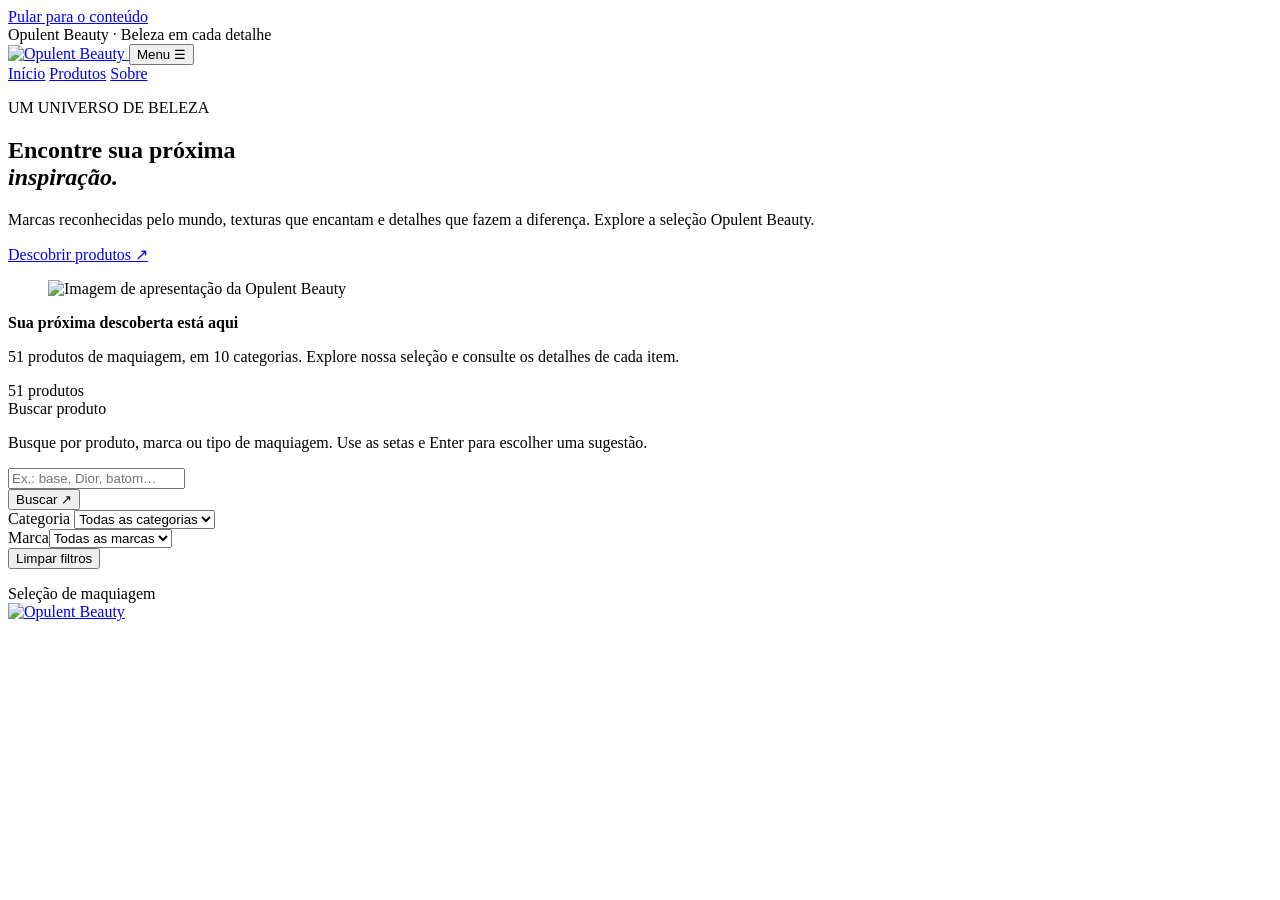
==== pages/produtos.html @ 9aa4e7d7 "organização das pastas" ====
<!DOCTYPE html>
<html lang="pt-BR">
<head>
<meta charset="UTF-8">
<meta name="viewport" content="width=device-width, initial-scale=1.0">
<title>Opulent Beauty</title>
<meta name="description" content="Explore o catálogo Opulent Beauty, com busca, categorias e detalhes dos produtos.">
<meta name="theme-color" content="#FBF4EB">
<link rel="icon" href="assets/favicon.svg" type="image/svg+xml">
<link rel="stylesheet" href="style.css">
</head>
<body>
<a class="pular" href="#conteudo">Pular para o conteúdo</a>
<div class="aviso-demo">Opulent Beauty · Beleza em cada detalhe</div>
<header class="cabecalho">
<div class="container barra">
<a class="marca" href="index.html" aria-label="Opulent Beauty — início"><img class="logo" src="assets/logo-opulent-beauty.svg" alt="Opulent Beauty" width="1000" height="260">
</a>
<button class="menu-botao" type="button" aria-expanded="false" aria-controls="menu">Menu <span aria-hidden="true">☰</span>
</button>
<nav id="menu" aria-label="Navegação principal">
<a href="index.html">Início</a>
<a href="produtos.html" aria-current="page">Produtos</a>
<a href="sobre.html">Sobre</a>
</nav>
</div>
</header>
<main id="conteudo">
<section class="container pagina-topo catalogo-apresentacao">
<div class="catalogo-hero">
  <div class="catalogo-hero-texto">
    <p class="sobretitulo">UM UNIVERSO DE BELEZA</p>
    <h1>Encontre sua próxima<br><em>inspiração.</em></h1>
    <p class="introducao">Marcas reconhecidas pelo mundo, texturas que encantam e detalhes que fazem a diferença. Explore a seleção Opulent Beauty.</p>
    <a class="botao" href="#catalogo">Descobrir produtos <span aria-hidden="true">↗</span></a>
  </div>
  <figure class="catalogo-hero-foto">
    <img src="assets/foto-principal.jpg" alt="Imagem de apresentação da Opulent Beauty" width="1200" height="1655" fetchpriority="high">
  </figure>
</div>
</section>
<section class="container catalogo" id="catalogo" aria-label="Catálogo de produtos">
<div class="painel-demo">
<div>
<strong>Sua próxima descoberta está aqui</strong>
<p>51 produtos de maquiagem, em 10 categorias. Explore nossa seleção e consulte os detalhes de cada item.</p>
</div>
<span class="etiqueta">51 produtos</span>
</div>
<form id="form-busca" class="filtros" role="search">
<div class="campo campo-busca">
<label for="busca">Buscar produto</label>
<p class="ajuda-busca" id="ajuda-busca">Busque por produto, marca ou tipo de maquiagem. Use as setas e Enter para escolher uma sugestão.</p>
<p class="somente-leitor" id="status-sugestoes" role="status" aria-live="polite"></p>
<div class="busca-grupo">
<div class="busca-controle" id="busca-controle">
<input id="busca" name="busca" type="search" role="combobox" aria-autocomplete="list" aria-expanded="false" aria-controls="sugestoes-lista" aria-describedby="ajuda-busca" autocomplete="off" placeholder="Ex.: base, Dior, batom…" maxlength="120">
<div class="sugestoes-painel" id="sugestoes-painel" hidden>
<p class="sugestoes-titulo" id="sugestoes-titulo">Sugestões de produtos</p>
<ul id="sugestoes-lista" role="listbox" aria-label="Sugestões de produtos"></ul>
</div>
</div>
<button class="botao" type="submit">Buscar <span aria-hidden="true">↗</span>
</button>
</div>
</div>
<div class="campo">
<label for="categoria">Categoria</label>
<select id="categoria" name="categoria">
<option value="todas">Todas as categorias</option>
</select>
</div>
<div class="campo"><label for="marca-filtro">Marca</label><select id="marca-filtro" name="marca"><option value="todas">Todas as marcas</option></select></div>
<button id="limpar" class="botao-limpar" type="button">Limpar filtros</button>
</form>
<div class="resultado-barra">
<p id="contagem" role="status" aria-live="polite">
</p>
<span>Seleção de maquiagem</span>
</div>
<div id="lista-produtos" class="grade-produtos">
</div>
<div class="carregar-area"><button class="botao-contorno" type="button" id="carregar-mais" hidden>Mostrar mais produtos</button></div>
<div id="sem-resultados" class="sem-resultados" hidden>
<span class="flor" aria-hidden="true">✳</span>
<h2>Nenhum produto encontrado</h2>
<p>Tente outro nome ou escolha uma categoria diferente.</p>
<button class="botao" id="limpar-vazio" type="button">Ver todos os produtos</button>
</div>
<noscript>
<p>Ative o JavaScript para usar a busca e visualizar os produtos.</p>
</noscript>
<section id="detalhes" class="detalhes" tabindex="-1" aria-labelledby="detalhes-titulo" hidden>
<div class="detalhes-topo">
<p class="sobretitulo">DETALHES DO PRODUTO</p>
<button id="fechar-detalhes" type="button" class="botao-limpar">Fechar detalhes ×</button>
</div>
<div id="detalhes-conteudo">
</div>
</section>
</section>
</main>
<footer class="rodape">
<div class="container rodape-grade">
<a class="marca" href="index.html" aria-label="Opulent Beauty — início"><img class="logo" src="assets/logo-opulent-beauty.svg" alt="Opulent Beauty" width="1000" height="260"></a>
</div>

</footer>
<script src="dados.js" defer>
</script>
<script src="script.js" defer>
</script>
</body>
</html>
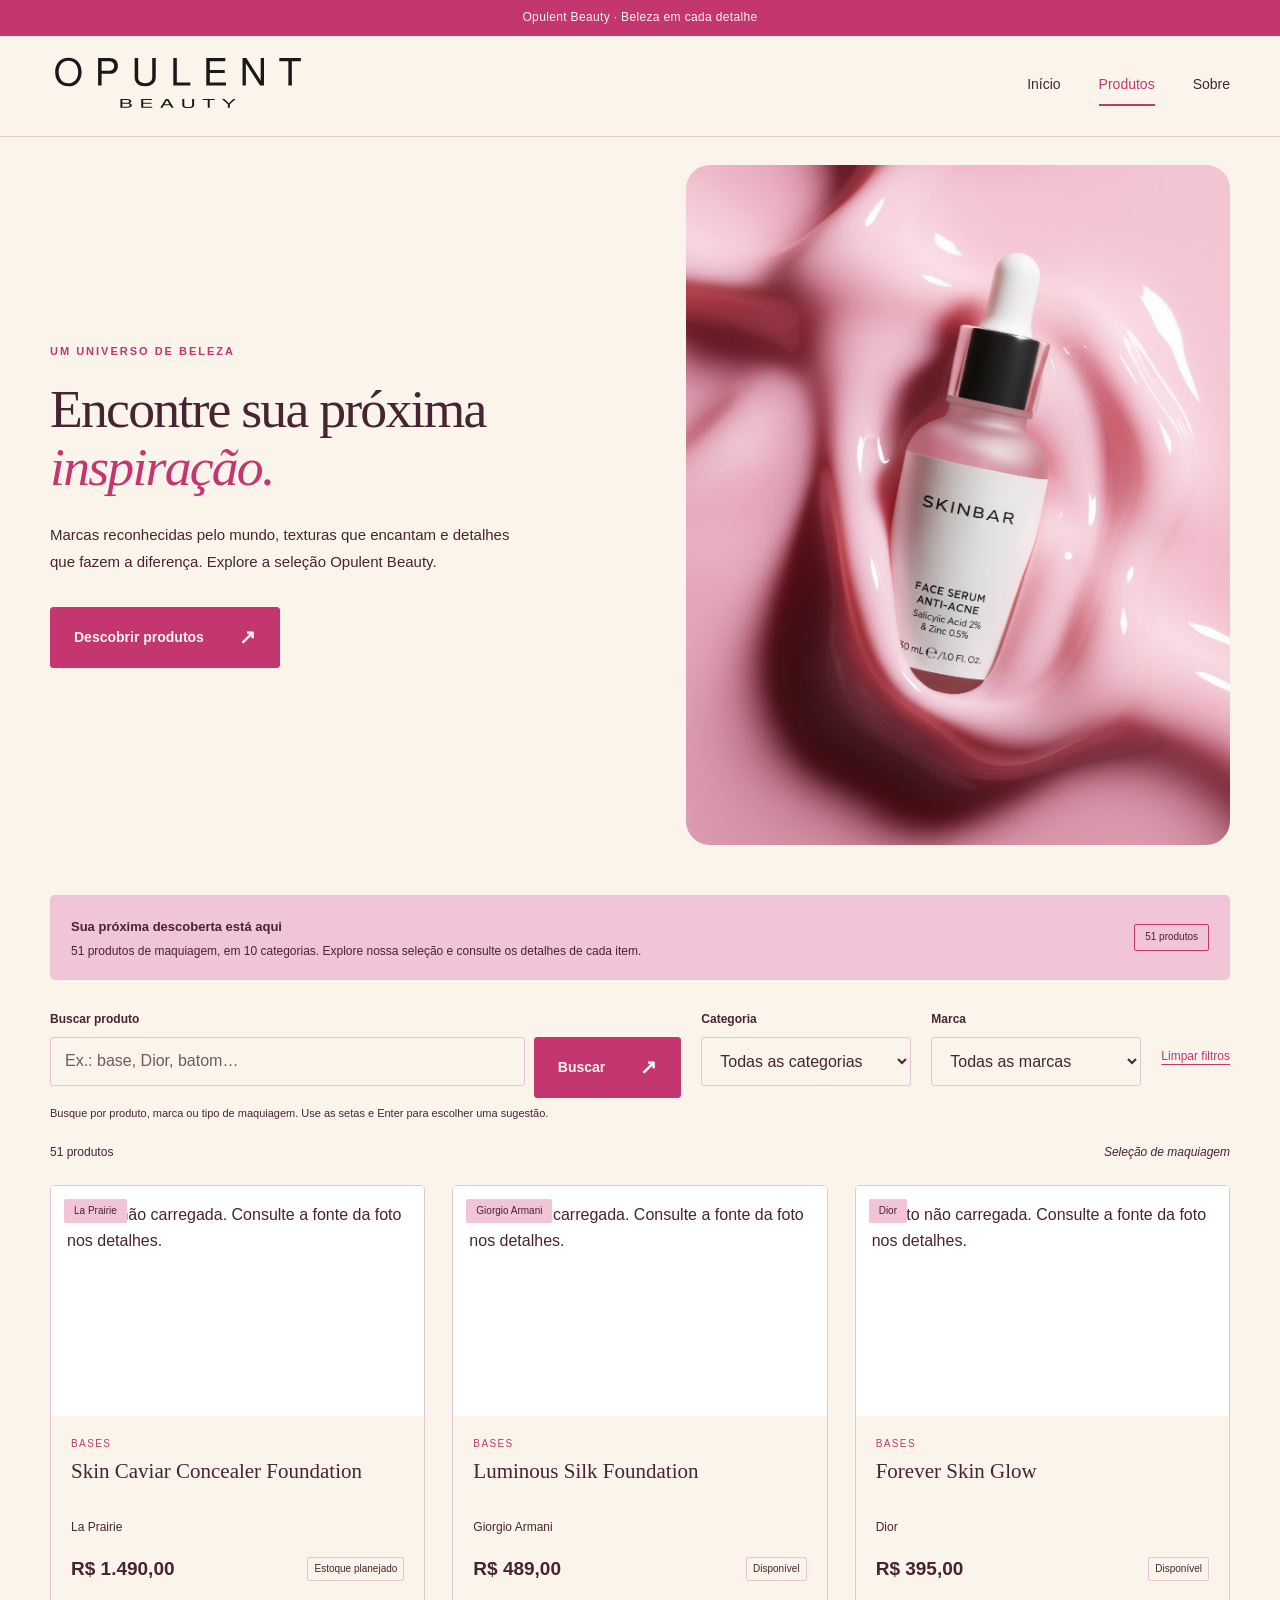
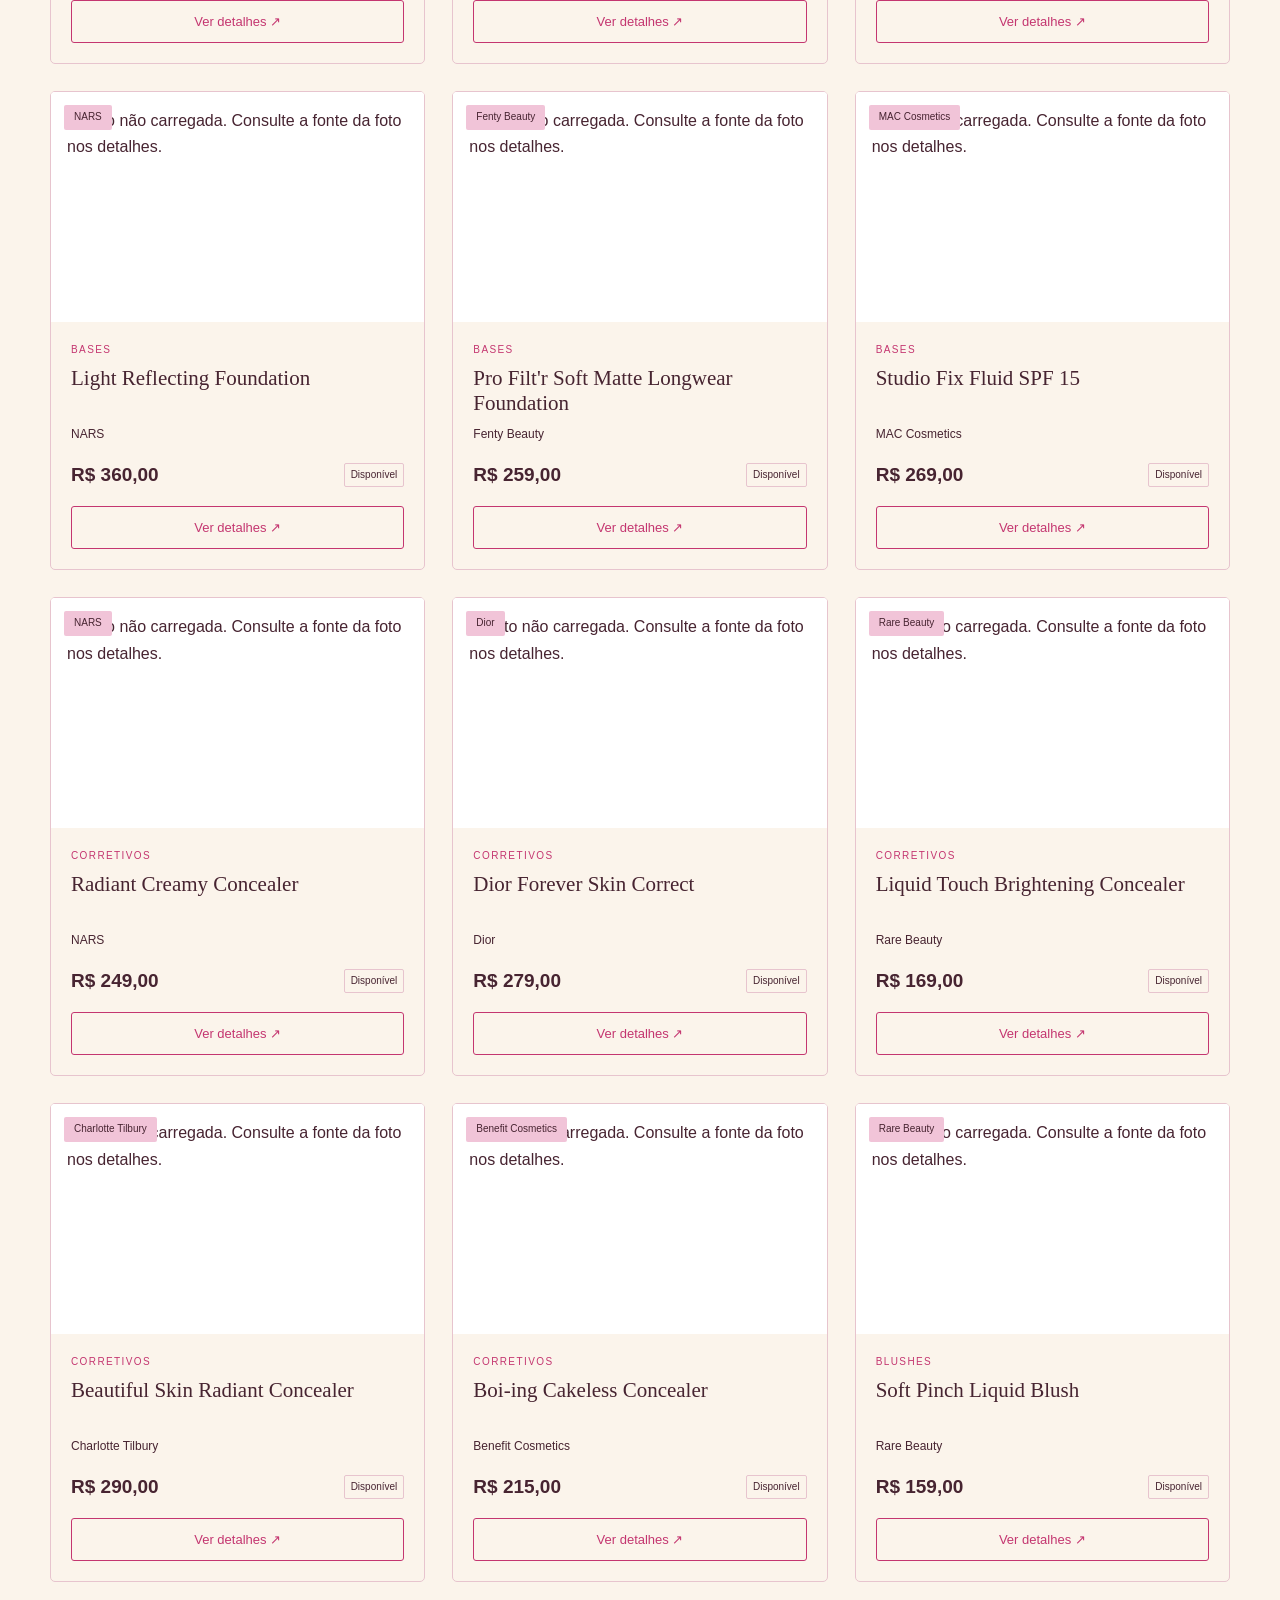
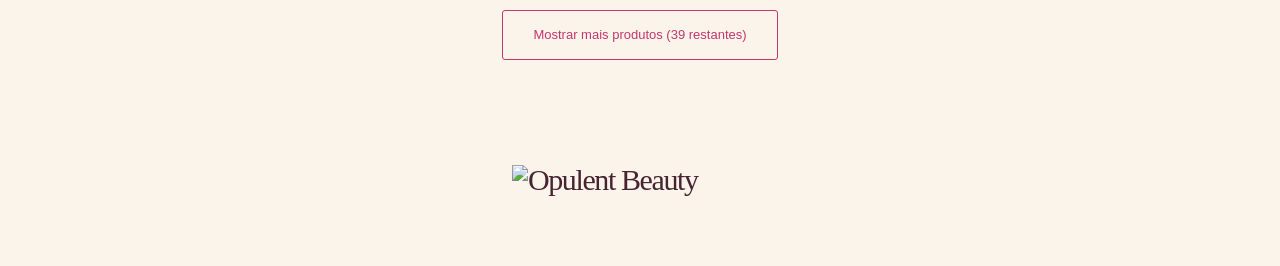
==== commit f4cbe3fa: "Correção de CSS e JS, junto com correção de paginas" ====
--- a/pages/produtos.html
+++ b/pages/produtos.html
@@ -7,19 +7,19 @@
 <meta name="description" content="Explore o catálogo Opulent Beauty, com busca, categorias e detalhes dos produtos.">
 <meta name="theme-color" content="#FBF4EB">
 <link rel="icon" href="assets/favicon.svg" type="image/svg+xml">
-<link rel="stylesheet" href="style.css">
+<link rel="stylesheet" href="/style/style.css">
 </head>
 <body>
 <a class="pular" href="#conteudo">Pular para o conteúdo</a>
 <div class="aviso-demo">Opulent Beauty · Beleza em cada detalhe</div>
 <header class="cabecalho">
 <div class="container barra">
-<a class="marca" href="index.html" aria-label="Opulent Beauty — início"><img class="logo" src="assets/logo-opulent-beauty.svg" alt="Opulent Beauty" width="1000" height="260">
+<a class="marca" href="index.html" aria-label="Opulent Beauty — início"><img class="logo" src="/assets/logo-opulent-beauty.svg" alt="Opulent Beauty" width="1000" height="260">
 </a>
 <button class="menu-botao" type="button" aria-expanded="false" aria-controls="menu">Menu <span aria-hidden="true">☰</span>
 </button>
 <nav id="menu" aria-label="Navegação principal">
-<a href="index.html">Início</a>
+<a href="/index.html">Início</a>
 <a href="produtos.html" aria-current="page">Produtos</a>
 <a href="sobre.html">Sobre</a>
 </nav>
@@ -35,7 +35,7 @@
     <a class="botao" href="#catalogo">Descobrir produtos <span aria-hidden="true">↗</span></a>
   </div>
   <figure class="catalogo-hero-foto">
-    <img src="assets/foto-principal.jpg" alt="Imagem de apresentação da Opulent Beauty" width="1200" height="1655" fetchpriority="high">
+    <img src="/assets/produtos/foto-principal.jpg" alt="Imagem de apresentação da Opulent Beauty" width="1200" height="1655" fetchpriority="high">
   </figure>
 </div>
 </section>
@@ -106,9 +106,9 @@
 </div>
 
 </footer>
-<script src="dados.js" defer>
+<script src="/script/dados.js" defer>
 </script>
-<script src="script.js" defer>
+<script src="/script/script.js" defer>
 </script>
 </body>
 </html>
--- a/style/style.css
+++ b/style/style.css
@@ -0,0 +1,1362 @@
+:root {
+    --champagne:#fbf4eb;
+    --blush:#fbd9e5;
+    --pink:#f283af;
+    --rose:#c43670;
+    --sunset:#f3cc97;
+    --tinta:#472431;
+    --borda:#e7c4ce;
+    --largura:1180px;
+}
+
+* {
+    box-sizing:border-box;
+}
+
+html {
+    scroll-behavior:smooth;
+    scroll-padding-top:25px;
+}
+
+body {
+    margin:0;
+    background:var(--champagne);
+    color:var(--tinta);
+    font:16px/1.65 Arial,Helvetica,sans-serif;
+}
+
+img {
+    display:block;
+    max-width:100%;
+    height:auto;
+}
+
+a {
+    color:inherit;
+}
+
+button,input,select {
+    font:inherit;
+}
+
+button,a,input,select {
+    -webkit-tap-highlight-color:transparent;
+}
+
+button {
+    cursor:pointer;
+}
+
+a {
+    text-decoration:none;
+}
+
+p {
+    margin:0 0 20px;
+}
+
+h1,h2,h3 {
+    line-height:1.12;
+    margin:0;
+    font-weight:400;
+}
+
+h1,h2 {
+    font-family:Georgia,'Times New Roman',serif;
+    letter-spacing:-1.8px;
+}
+
+h1 {
+    font-size:clamp(43px,5vw,69px);
+}
+
+h2 {
+    font-size:clamp(32px,3.4vw,46px);
+}
+
+h3 {
+    font-size:23px;
+}
+
+em {
+    color:var(--rose);
+    font-weight:400;
+}
+
+a,button,input,select {
+    transition:background-color .2s,color .2s,border-color .2s,transform .2s;
+}
+
+a:focus-visible,button:focus-visible,input:focus-visible,select:focus-visible,[tabindex]:focus-visible {
+    outline:3px solid var(--rose);
+    outline-offset:5px;
+}
+
+[hidden] {
+    display:none!important;
+}
+
+.container {
+    width:min(var(--largura),calc(100% - 64px));
+    margin-inline:auto;
+}
+
+.pular {
+    position:absolute;
+    top:-100px;
+    left:20px;
+    z-index:10;
+    background:var(--champagne);
+    padding:12px;
+}
+
+.pular:focus {
+    top:12px;
+}
+
+.aviso-demo {
+    background:var(--rose);
+    color:var(--champagne);
+    text-align:center;
+    font-size:12px;
+    letter-spacing:.35px;
+    padding:8px 20px;
+}
+
+.cabecalho {
+    border-bottom:1px solid var(--borda);
+}
+
+.barra {
+    display:flex;
+    align-items:center;
+    justify-content:space-between;
+    min-height:100px;
+}
+
+.marca {
+    font:30px/.8 Georgia,serif;
+    letter-spacing:-1.4px;
+    display:block;
+    width:max-content;
+}
+
+.marca>span {
+    display:block;
+    font-size:24px;
+    text-align:right;
+    padding-top:4px;
+}
+
+.ponto {
+    color:var(--rose);
+}
+
+nav {
+    display:flex;
+    gap:38px;
+}
+
+nav a {
+    font-size:14px;
+    padding:8px 0;
+}
+
+nav a:hover {
+    color:var(--rose);
+}
+
+nav a[aria-current] {
+    color:var(--rose);
+    border-bottom:2px solid var(--rose);
+}
+
+.menu-botao {
+    display:none;
+}
+
+.hero {
+    display:grid;
+    grid-template-columns:1fr 1.05fr;
+    gap:56px;
+    align-items:center;
+    padding-block:65px 80px;
+}
+
+.sobretitulo {
+    font-size:11px;
+    letter-spacing:2px;
+    font-weight:700;
+    color:var(--rose);
+    margin-bottom:20px;
+}
+
+.introducao {
+    max-width:490px;
+    margin:25px 0 30px;
+    font-size:16px;
+    line-height:1.85;
+}
+
+.botao {
+    display:inline-flex;
+    align-items:center;
+    justify-content:center;
+    gap:35px;
+    background:var(--rose);
+    color:var(--champagne);
+    border:1px solid var(--rose);
+    padding:13px 23px;
+    border-radius:3px;
+    font-size:14px;
+    font-weight:700;
+    min-height:49px;
+}
+
+.botao:hover {
+    background:var(--tinta);
+    border-color:var(--tinta);
+    transform:translateY(-2px);
+}
+
+.botao span {
+    font-size:20px;
+}
+
+.hero-nota {
+    display:flex;
+    gap:16px;
+    align-items:center;
+    margin-top:36px;
+    font-size:12px;
+    line-height:1.6;
+}
+
+.flor {
+    font-size:43px;
+    line-height:1;
+    color:var(--rose);
+}
+
+.hero-visual {
+    position:relative;
+    background:var(--blush);
+    border-radius:150px 150px 5px 5px;
+    padding:16px 16px 40px;
+    background-image:repeating-linear-gradient(90deg,var(--blush) 0,var(--blush) 13px,var(--champagne) 13px,var(--champagne) 26px);
+}
+
+.hero-visual img {
+    width:100%;
+    height:440px;
+    object-fit:cover;
+    border-radius:140px 140px 3px 3px;
+}
+
+.selo {
+    position:absolute;
+    bottom:54px;
+    left:-25px;
+    background:var(--champagne);
+    border:1px solid var(--rose);
+    border-radius:50%;
+    width:128px;
+    height:128px;
+    display:flex;
+    flex-direction:column;
+    align-items:center;
+    justify-content:center;
+    font-size:12px;
+    line-height:1.5;
+    transform:rotate(-12deg);
+}
+
+.selo em {
+    font-family:Georgia,serif;
+    font-size:19px;
+}
+
+.foto-legenda {
+    position:absolute;
+    bottom:10px;
+    right:20px;
+    font-size:10px;
+    background:var(--champagne);
+    padding:1px 7px;
+    border-radius:2px;
+}
+
+.faixa {
+    background:var(--blush);
+    border-block:1px solid var(--borda);
+}
+
+.faixa-conteudo {
+    display:flex;
+    justify-content:space-around;
+    align-items:center;
+    padding-block:17px;
+    font-family:Georgia,serif;
+    font-size:21px;
+}
+
+.faixa-conteudo span:nth-child(even) {
+    color:var(--rose);
+    font-size:25px;
+}
+
+.secao {
+    padding-block:75px;
+}
+
+.titulo-secao {
+    display:flex;
+    justify-content:space-between;
+    gap:25px;
+    align-items:flex-end;
+    margin-bottom:22px;
+}
+
+.link-seta {
+    display:inline-flex;
+    gap:24px;
+    align-items:center;
+    border-bottom:1px solid var(--rose);
+    font-size:14px;
+    padding-bottom:5px;
+    color:var(--rose);
+    width:max-content;
+}
+
+.link-seta:hover {
+    gap:32px;
+}
+
+.nota-dados {
+    font-size:12px;
+    margin-bottom:25px;
+}
+
+.grade-produtos {
+    display:grid;
+    grid-template-columns:repeat(3,minmax(0,1fr));
+    gap:27px;
+}
+
+.produto-card {
+    border:1px solid var(--borda);
+    border-radius:5px;
+    overflow:hidden;
+    background:var(--champagne);
+    transition:transform .25s,border-color .25s;
+}
+
+.produto-card:hover {
+    transform:translateY(-5px);
+    border-color:var(--rose);
+}
+
+.produto-imagem {
+    position:relative;
+    overflow:hidden;
+}
+
+.produto-imagem img {
+    width:100%;
+    height:230px;
+    object-fit:contain;
+    transition:transform .3s;
+}
+
+.produto-card:hover img {
+    transform:scale(1.04);
+}
+
+.produto-imagem .etiqueta {
+    position:absolute;
+    top:13px;
+    left:13px;
+}
+
+.etiqueta {
+    background:var(--blush);
+    color:var(--tinta);
+    padding:4px 10px;
+    font-size:10px;
+    border-radius:2px;
+    white-space:nowrap;
+}
+
+.produto-info {
+    padding:20px;
+}
+
+.produto-categoria {
+    font-size:10px;
+    letter-spacing:1.4px;
+    text-transform:uppercase;
+    color:var(--rose);
+    margin-bottom:7px;
+}
+
+.produto-info h3 {
+    font:24px/1.2 Georgia,serif;
+    margin-bottom:7px;
+}
+
+.produto-marca {
+    font-size:12px;
+    margin-bottom:15px;
+}
+
+.produto-linha {
+    display:flex;
+    align-items:center;
+    justify-content:space-between;
+    gap:8px;
+    margin-bottom:15px;
+}
+
+.preco {
+    font-size:19px;
+    font-weight:700;
+}
+
+.estoque {
+    font-size:10px;
+    border:1px solid var(--borda);
+    padding:3px 6px;
+    border-radius:2px;
+}
+
+.estoque.baixo {
+    background:var(--blush);
+}
+
+.botao-contorno {
+    width:100%;
+    border:1px solid var(--rose);
+    color:var(--rose);
+    background:transparent;
+    padding:10px 15px;
+    font-size:13px;
+    border-radius:3px;
+    display:block;
+    text-align:center;
+}
+
+.botao-contorno:hover {
+    background:var(--rose);
+    color:var(--champagne);
+}
+
+.sobre-previa {
+    background:var(--blush);
+    padding-block:60px;
+}
+
+.sobre-previa-grade {
+    display:grid;
+    grid-template-columns:1.2fr 1fr;
+    gap:65px;
+    align-items:center;
+}
+
+.sobre-previa p:not(.sobretitulo) {
+    font-size:15px;
+}
+
+.rodape {
+    padding-top:45px;
+}
+
+.rodape-grade {
+    display:grid;
+    grid-template-columns:1fr 1.1fr 1fr;
+    align-items:center;
+    gap:25px;
+    padding-bottom:35px;
+}
+
+.rodape-grade p {
+    font-size:14px;
+    margin:0;
+}
+
+.rodape-grade p span {
+    font-size:12px;
+}
+
+.rodape nav {
+    justify-content:flex-end;
+    gap:25px;
+}
+
+.rodape-fim {
+    border-top:1px solid var(--borda);
+    display:flex;
+    justify-content:space-between;
+    font-size:11px;
+    padding-block:17px;
+}
+
+.pagina-topo {
+    padding-top:28px;
+    padding-bottom:32px;
+}
+
+.caminho {
+    display:flex;
+    gap:14px;
+    font-size:12px;
+    margin-bottom:38px;
+}
+
+.caminho a:hover {
+    text-decoration:underline;
+}
+
+.pagina-topo .introducao {
+    max-width:640px;
+    margin-bottom:0;
+}
+
+.pagina-topo h1 {
+    font-size:clamp(42px,4.5vw,62px);
+}
+
+.catalogo {
+    padding-bottom:60px;
+}
+
+.painel-demo {
+    background:var(--blush);
+    border:1px solid var(--borda);
+    padding:17px 20px;
+    display:flex;
+    justify-content:space-between;
+    gap:20px;
+    align-items:center;
+    border-radius:5px;
+}
+
+.painel-demo strong {
+    font-size:13px;
+}
+
+.painel-demo p {
+    font-size:12px;
+    margin:3px 0 0;
+}
+
+.painel-demo .etiqueta {
+    border:1px solid var(--rose);
+}
+
+.filtros {
+    display:flex;
+    align-items:flex-end;
+    gap:20px;
+    margin-top:30px;
+}
+
+.campo {
+    display:flex;
+    flex-direction:column;
+    gap:7px;
+}
+
+.campo-busca {
+    flex:1;
+}
+
+.campo label {
+    font-size:12px;
+    font-weight:700;
+}
+
+.busca-grupo {
+    display:flex;
+    gap:9px;
+}
+
+input,select {
+    min-height:49px;
+    border:1px solid var(--borda);
+    border-radius:3px;
+    padding:10px 14px;
+    color:var(--tinta);
+    background:var(--champagne);
+    width:100%;
+    min-width:0;
+}
+
+input::placeholder {
+    color:#785560;
+}
+
+select {
+    min-width:200px;
+}
+
+.botao-limpar {
+    color:var(--rose);
+    background:none;
+    border:0;
+    text-decoration:underline;
+    text-underline-offset:4px;
+    font-size:12px;
+    padding:13px 0;
+    white-space:nowrap;
+}
+
+.botao-limpar:hover {
+    color:var(--tinta);
+}
+
+.resultado-barra {
+    display:flex;
+    justify-content:space-between;
+    gap:10px;
+    padding-block:22px;
+    font-size:12px;
+}
+
+.resultado-barra p {
+    margin:0;
+}
+
+.resultado-barra>span {
+    font-style:italic;
+}
+
+.sem-resultados {
+    text-align:center;
+    border:1px dashed var(--borda);
+    padding:65px 20px;
+}
+
+.sem-resultados h2 {
+    font-size:30px;
+    margin:15px 0;
+}
+
+.sem-resultados p {
+    font-size:14px;
+}
+
+.detalhes {
+    margin-top:40px;
+    border:1px solid var(--rose);
+    border-radius:5px;
+    padding:30px;
+    background:var(--blush);
+}
+
+.detalhes-topo {
+    display:flex;
+    justify-content:space-between;
+    gap:15px;
+    align-items:center;
+    margin-bottom:20px;
+}
+
+.detalhes-topo .sobretitulo {
+    margin:0;
+}
+
+.detalhes-grade {
+    display:grid;
+    grid-template-columns:1fr 1.7fr;
+    gap:35px;
+    align-items:start;
+}
+
+.detalhes-grade>img {
+    width:100%;
+    border-radius:5px;
+}
+
+.detalhes h2 {
+    font-size:37px;
+    margin-bottom:15px;
+}
+
+.detalhes p {
+    font-size:14px;
+}
+
+.dados-detalhes {
+    display:grid;
+    grid-template-columns:1fr 1fr;
+    gap:16px;
+    margin:25px 0;
+}
+
+.dados-detalhes div {
+    border-bottom:1px solid var(--borda);
+    padding-bottom:8px;
+}
+
+.dados-detalhes dt {
+    font-size:11px;
+}
+
+.dados-detalhes dd {
+    font-size:15px;
+    font-weight:700;
+    margin:4px 0 0;
+}
+
+.historia {
+    display:grid;
+    grid-template-columns:1fr 1.1fr;
+    gap:65px;
+    align-items:center;
+    padding-block:15px 75px;
+}
+
+.historia-imagem {
+    position:relative;
+    background:var(--blush);
+    padding:20px 20px 35px;
+    border-radius:120px 120px 3px 3px;
+}
+
+.historia-imagem img {
+    height:430px;
+    width:100%;
+    object-fit:cover;
+    border-radius:110px 110px 3px 3px;
+}
+
+.historia h2 {
+    margin-bottom:24px;
+}
+
+.historia p:not(.sobretitulo) {
+    font-size:14px;
+    line-height:1.85;
+}
+
+.proposta {
+    padding-block:65px;
+    background:var(--blush);
+}
+
+.grade-valores {
+    display:grid;
+    grid-template-columns:repeat(3,1fr);
+    gap:35px;
+    margin-top:35px;
+}
+
+.grade-valores article {
+    border-top:1px solid var(--rose);
+    padding-top:20px;
+}
+
+.numero {
+    font:italic 26px Georgia,serif;
+    color:var(--rose);
+    display:block;
+    margin-bottom:20px;
+}
+
+.grade-valores h3 {
+    font-family:Georgia,serif;
+    margin-bottom:13px;
+}
+
+.grade-valores p {
+    font-size:14px;
+    margin:0;
+}
+
+.convite {
+    text-align:center;
+}
+
+.convite .sobretitulo {
+    margin-top:20px;
+}
+
+.convite .botao {
+    margin-top:30px;
+}
+
+.hero-texto,.pagina-topo h1 {
+    animation:entrada .6s ease-out;
+}
+
+@keyframes entrada {
+    from {
+        opacity:.3;
+        transform:translateY(12px);
+    }
+    to {
+        opacity:1;
+        transform:translateY(0);
+    }
+}
+
+@media(min-width:1600px) {
+    .hero {
+        padding-block:85px 95px;
+    }
+    .hero-visual img {
+        height:490px;
+    }
+}
+
+@media(max-width:950px) {
+    .hero {
+        gap:30px;
+    }
+    .hero h1 {
+        font-size:47px;
+    }
+    .hero-visual img {
+        height:400px;
+    }
+    .selo {
+        left:-14px;
+        width:105px;
+        height:105px;
+    }
+    .filtros {
+        flex-wrap:wrap;
+    }
+    .campo-busca {
+        flex-basis:60%;
+    }
+    .grade-produtos {
+        gap:18px;
+    }
+    .produto-info {
+        padding:15px;
+    }
+    .produto-linha {
+        align-items:flex-start;
+        flex-direction:column;
+    }
+    .historia {
+        gap:30px;
+    }
+    .rodape-grade {
+        grid-template-columns:1fr 1fr;
+    }
+    .rodape nav {
+        grid-column:1/-1;
+        justify-content:flex-start;
+    }
+    .sobre-previa-grade {
+        gap:35px;
+    }
+    .produto-imagem img {
+        height:200px;
+    }
+}
+
+@media(max-width:700px) {
+    .container {
+        width:calc(100% - 36px);
+    }
+    .aviso-demo {
+        font-size:10px;
+        padding-inline:15px;
+    }
+    .barra {
+        min-height:82px;
+        flex-wrap:wrap;
+    }
+    .marca {
+        font-size:27px;
+    }
+    .marca>span {
+        font-size:21px;
+    }
+    .menu-botao {
+        display:flex;
+        align-items:center;
+        gap:15px;
+        border:1px solid var(--borda);
+        background:var(--champagne);
+        padding:7px 12px;
+        border-radius:3px;
+        font-size:13px;
+        color:var(--tinta);
+    }
+    .cabecalho nav {
+        display:none;
+        flex-basis:100%;
+        gap:0;
+        padding-block:5px 15px;
+        justify-content:space-between;
+    }
+    .cabecalho nav.aberto {
+        display:flex;
+    }
+    .hero {
+        grid-template-columns:1fr;
+        padding-block:38px 45px;
+        gap:35px;
+    }
+    .hero h1 {
+        font-size:49px;
+    }
+    .introducao {
+        font-size:15px;
+        margin-top:22px;
+    }
+    .hero-nota {
+        margin-top:26px;
+    }
+    .hero-visual {
+        margin-inline:12px;
+        padding-bottom:30px;
+        border-radius:100px 100px 3px 3px;
+    }
+    .hero-visual img {
+        height:340px;
+        border-radius:90px 90px 3px 3px;
+    }
+    .selo {
+        bottom:45px;
+        left:-12px;
+    }
+    .foto-legenda {
+        font-size:9px;
+        bottom:7px;
+    }
+    .faixa-conteudo {
+        font-size:16px;
+        gap:10px;
+        padding-block:13px;
+    }
+    .faixa-conteudo span:nth-child(even) {
+        font-size:17px;
+    }
+    .secao {
+        padding-block:48px;
+    }
+    .titulo-secao {
+        align-items:flex-start;
+        flex-direction:column;
+        gap:20px;
+    }
+    .sobretitulo {
+        font-size:10px;
+        margin-bottom:16px;
+    }
+    h2 {
+        font-size:34px;
+        letter-spacing:-1px;
+    }
+    .grade-produtos {
+        grid-template-columns:repeat(2,minmax(0,1fr));
+        gap:14px;
+    }
+    .produto-imagem img {
+        height:155px;
+    }
+    .produto-info {
+        padding:13px;
+    }
+    .produto-info h3 {
+        font-size:20px;
+        min-height:48px;
+    }
+    .produto-categoria {
+        font-size:9px;
+    }
+    .produto-marca {
+        font-size:10px;
+    }
+    .preco {
+        font-size:17px;
+    }
+    .estoque {
+        font-size:9px;
+    }
+    .produto-imagem .etiqueta {
+        top:8px;
+        left:8px;
+        font-size:9px;
+        padding:2px 6px;
+    }
+    .botao-contorno {
+        font-size:12px;
+        padding-inline:5px;
+    }
+    .sobre-previa {
+        padding-block:40px;
+    }
+    .sobre-previa-grade {
+        grid-template-columns:1fr;
+        gap:25px;
+    }
+    .rodape-grade {
+        gap:25px;
+    }
+    .rodape-grade p {
+        font-size:12px;
+    }
+    .rodape nav {
+        gap:30px;
+    }
+    .rodape-fim {
+        gap:18px;
+        font-size:10px;
+    }
+    .pagina-topo {
+        padding-top:22px;
+    }
+    .pagina-topo h1 {
+        font-size:43px;
+    }
+    .caminho {
+        margin-bottom:25px;
+    }
+    .painel-demo {
+        padding:14px;
+        align-items:flex-start;
+        flex-direction:column;
+        gap:10px;
+    }
+    .painel-demo p {
+        font-size:11px;
+    }
+    .painel-demo .etiqueta {
+        display:none;
+    }
+    .filtros {
+        gap:15px;
+    }
+    .campo-busca {
+        flex-basis:100%;
+    }
+    .campo:not(.campo-busca) {
+        flex:1;
+    }
+    .busca-grupo .botao {
+        gap:10px;
+        padding:10px 15px;
+    }
+    .busca-grupo input {
+        font-size:13px;
+    }
+    select {
+        min-width:0;
+    }
+    .resultado-barra {
+        font-size:11px;
+    }
+    .detalhes {
+        padding:20px;
+    }
+    .detalhes-topo {
+        align-items:flex-start;
+    }
+    .detalhes-topo .sobretitulo {
+        font-size:9px;
+    }
+    .detalhes-grade {
+        grid-template-columns:1fr;
+        gap:22px;
+    }
+    .detalhes-grade>img {
+        max-height:250px;
+        object-fit:contain;
+    }
+    .detalhes h2 {
+        font-size:31px;
+    }
+    .dados-detalhes {
+        gap:13px;
+    }
+    .historia {
+        grid-template-columns:1fr;
+        padding-bottom:45px;
+        gap:30px;
+    }
+    .historia-imagem img {
+        height:320px;
+    }
+    .historia p:not(.sobretitulo) {
+        font-size:14px;
+    }
+    .proposta {
+        padding-block:45px;
+    }
+    .grade-valores {
+        grid-template-columns:1fr;
+        gap:28px;
+    }
+    .numero {
+        margin-bottom:12px;
+    }
+    .convite h2 {
+        font-size:33px;
+    }
+}
+
+@media(max-width:370px) {
+    .grade-produtos {
+        grid-template-columns:1fr;
+    }
+    .produto-info h3 {
+        min-height:0;
+    }
+    .produto-linha {
+        flex-direction:row;
+    }
+    .produto-imagem img {
+        height:210px;
+    }
+    .hero h1 {
+        font-size:43px;
+    }
+    .faixa-conteudo {
+        font-size:13px;
+    }
+    .rodape-grade {
+        grid-template-columns:1fr;
+    }
+    .rodape nav {
+        grid-column:auto;
+    }
+    .rodape-fim {
+        flex-direction:column;
+        gap:5px;
+    }
+    .resultado-barra>span {
+        display:none;
+    }
+}
+
+@media(prefers-reduced-motion:reduce) {
+    html {
+        scroll-behavior:auto;
+    }
+    *,*::before,*::after {
+        animation:none!important;
+        transition:none!important;
+    }
+    .produto-card:hover,.botao:hover {
+        transform:none;
+    }
+}
+
+.produto-imagem { background: #fff; }
+.produto-imagem img { padding: 16px; }
+.detalhes-grade > img { background: #fff; padding: 20px; object-fit: contain; }
+.nota-validade { margin-top: 14px; }
+
+.marca { width: 190px; line-height: 1; }
+.marca .logo { width: 190px; height: auto; }
+.produto-info h3 { font-size: 21px; min-height: 52px; }
+.produto-imagem img { background: #fff; }
+.filtros { flex-wrap: wrap; }
+.campo-busca { min-width: 300px; }
+.filtros .campo:not(.campo-busca) { flex: 0 1 210px; }
+.carregar-area { display: flex; justify-content: center; margin-top: 28px; }
+.carregar-area .botao-contorno { width: auto; padding: 13px 30px; }
+@media (max-width: 700px) {
+    .marca, .marca .logo { width: 155px; }
+    .campo-busca { min-width: 0; }
+    .filtros .campo:not(.campo-busca) { flex: 1 1 140px; min-width: 0; }
+    .filtros .botao-limpar { margin-left: auto; }
+    .produto-info h3 { font-size: 18px; min-height: 64px; overflow-wrap: anywhere; }
+}
+@media (max-width: 370px) { .produto-info h3 { min-height: 0; } }
+
+.busca-controle { position: relative; flex: 1; min-width: 0; }
+.busca-controle input { width: 100%; }
+.sugestoes-painel { position: absolute; top: calc(100% + 6px); left: 0; right: 0; z-index: 20; background: var(--champagne); border: 1px solid var(--rose); border-radius: 5px; box-shadow: 0 8px 24px #47243118; }
+.sugestoes-titulo { padding: 10px 14px; margin: 0; font-size: 11px; font-weight: 700; color: var(--rose); border-bottom: 1px solid var(--borda); }
+#sugestoes-lista { list-style: none; padding: 4px; margin: 0; max-height: 330px; overflow-y: auto; overscroll-behavior: contain; }
+.sugestao { display: flex; gap: 10px; align-items: center; padding: 10px; cursor: pointer; border-radius: 3px; text-align: left; }
+.sugestao:hover, .sugestao[aria-selected="true"] { background: var(--blush); }
+.sugestao img { width: 44px; height: 44px; object-fit: contain; background: #fff; border-radius: 3px; flex-shrink: 0; }
+.sugestao-textos { display: flex; flex-direction: column; min-width: 0; line-height: 1.4; }
+.sugestao-textos strong { font-size: 13px; overflow-wrap: anywhere; }
+.sugestao-textos > span { font-size: 11px; margin-top: 3px; }
+.ajuda-busca { margin: 0; font-size: 11px; line-height: 1.5; max-width: 550px; }
+.somente-leitor { position: absolute; width: 1px; height: 1px; padding: 0; margin: -1px; overflow: hidden; clip: rect(0,0,0,0); white-space: nowrap; border: 0; }
+.filtros { align-items: flex-start; }
+.filtros > .botao-limpar { margin-top: 24px; }
+@media (max-width: 700px) { .sugestao { padding: 9px 6px; gap: 7px; } .sugestao-textos strong { font-size: 12px; } .sugestao-textos > span { font-size: 10px; } }
+
+:root {
+    --blush: #f1c4d8;
+    --pink: #f3b6cc;
+    --sunset: #e5c5a9;
+    --rosa-editorial: #efc1d0;
+    --rosa-medio: #e791b3;
+    --bege-editorial: #c7a180;
+}
+.cabecalho { background: var(--champagne); }
+.hero { padding-top: 54px; padding-bottom: 62px; gap: 65px; }
+.hero h1 { font-size: clamp(44px, 4.8vw, 66px); }
+.hero .hero-visual.home-editorial { padding: 0 0 29px; border-radius: 24px; background: #fff; border: 1px solid var(--borda); }
+.home-editorial img { height: 490px; border-radius: 23px 23px 0 0; object-fit: cover; object-position: center; }
+.home-editorial .foto-legenda { left: 20px; right: auto; background: transparent; bottom: 5px; letter-spacing: 1px; font-size: 9px; text-transform: uppercase; }
+.home-editorial .selo { background: var(--champagne); left: -28px; bottom: 38px; }
+.faixa-marcas { background: #f7dce7; }
+.faixa-marcas .faixa-conteudo { padding-block: 23px; font-size: 20px; letter-spacing: 2px; }
+.faixa-marcas .divisor-marca { display: block; flex: 0 0 1px; width: 1px; height: 22px; background: var(--rosa-medio); opacity: .55; }
+.catalogo-apresentacao { padding-bottom: 50px; }
+.catalogo-apresentacao .caminho { margin-bottom: 30px; }
+.catalogo-hero { display: grid; grid-template-columns: 1.05fr 1fr; gap: 65px; align-items: center; }
+.catalogo-hero-texto { padding-block: 20px; }
+.catalogo-hero h1 { font-size: clamp(43px, 4.2vw, 59px); line-height: 1.09; letter-spacing: -1.8px; }
+.catalogo-hero .introducao { font-size: 15px; max-width: 460px; line-height: 1.8; margin-top: 24px; margin-bottom: 32px; }
+.catalogo-hero-foto { margin: 0; position: relative; border-radius: 24px 100px 24px 24px; overflow: hidden; background: #ffe7eb; }
+.catalogo-hero-foto img { width: 100%; height: 440px; object-fit: cover; object-position: 50% 43%; }
+.catalogo-hero-foto figcaption { position: absolute; left: 18px; right: 18px; bottom: 16px; width: fit-content; background: var(--champagne); color: var(--tinta); border-radius: 3px; padding: 6px 12px; font-size: 10px; letter-spacing: .4px; }
+.catalogo-assinatura { display: flex; align-items: center; gap: 13px; margin-top: 27px; }
+.catalogo-assinatura > span { color: var(--rose); font-size: 33px; }
+.catalogo-assinatura p { font-size: 11px; line-height: 1.6; margin: 0; }
+.beleza-editorial { display: grid; grid-template-columns: 1fr 1fr; gap: 85px; align-items: center; padding-block: 15px 80px; }
+.editorial-pinceis { border-radius: 90px 22px 22px 22px; overflow: hidden; background: #ffe7eb; }
+.editorial-pinceis img { width: 100%; height: 430px; object-fit: cover; object-position: 50% 46%; }
+.editorial-conteudo { max-width: 430px; }
+.editorial-conteudo h2 { margin-bottom: 23px; }
+.editorial-conteudo > p:not(.sobretitulo) { font-size: 15px; line-height: 1.85; }
+.sobre-previa { background: #f1c4d8; }
+.campo-busca .busca-grupo { order: 2; }
+.campo-busca .ajuda-busca { order: 3; }
+@media (max-width: 950px) {
+    .catalogo-hero { gap: 30px; }
+    .catalogo-hero h1 { font-size: 44px; }
+    .catalogo-hero-foto img { height: 425px; }
+    .beleza-editorial { gap: 40px; }
+    .hero { gap: 35px; }
+}
+@media (max-width: 700px) {
+    .catalogo-hero { grid-template-columns: 1fr; gap: 25px; }
+    .catalogo-hero-texto { padding: 0; }
+    .catalogo-hero h1 { font-size: 46px; }
+    .catalogo-hero-foto { border-radius: 18px 65px 18px 18px; }
+    .catalogo-hero-foto img { height: 310px; }
+    .catalogo-apresentacao { padding-bottom: 35px; }
+    .catalogo-assinatura { margin-top: 20px; }
+    .hero { padding-block: 35px 42px; gap: 35px; }
+    .hero .hero-visual.home-editorial { margin-inline: 12px; }
+    .home-editorial img { height: 370px; }
+    .home-editorial .selo { left: -14px; bottom: 40px; width: 110px; height: 110px; }
+    .faixa-marcas .faixa-conteudo { gap: 8px; padding-block: 18px; font-size: 12px; letter-spacing: 1px; }
+    .faixa-marcas .divisor-marca { height: 16px; }
+    .beleza-editorial { grid-template-columns: 1fr; gap: 30px; padding-block: 5px 45px; }
+    .editorial-pinceis img { height: 330px; }
+    .editorial-conteudo { max-width: none; }
+}
+@media (prefers-reduced-motion: reduce) { .catalogo-hero { scroll-behavior: auto; } }
+
+.hero .hero-visual.home-editorial { border-radius: 24px; padding: 0; background: var(--rosa-editorial); }
+.hero .hero-visual.home-editorial img { border-radius: 23px; }
+.home-editorial img, .catalogo-hero-foto img { width: 100%; height: auto; aspect-ratio: 4 / 5; object-fit: cover; object-position: 50% 50%; }
+.catalogo-hero-foto { border-radius: 24px; }
+.home-editorial .foto-legenda { color: var(--tinta); background: var(--champagne); border-radius: 3px; padding: 2px 7px; }
+.editorial-pinceis { background: #fff; }
+.editorial-pinceis img { object-position: 50% 50%; }
+@media (max-width: 700px) {
+    .home-editorial img, .catalogo-hero-foto img { height: auto; aspect-ratio: 4 / 5; }
+    .hero .hero-visual.home-editorial { margin-inline: 0; }
+    .catalogo-hero-foto { border-radius: 18px; }
+}
+
+.marca { width: 210px; }
+.marca .logo { display: block; width: 210px; height: auto; }
+@media (max-width: 700px) { .marca, .marca .logo { width: 165px; } }
+
+.sobre-institucional {
+    display: grid;
+    grid-template-columns: .95fr 1.05fr;
+    gap: clamp(40px, 5vw, 76px);
+    align-items: center;
+    padding-block: 65px 80px;
+}
+.sobre-retrato {
+    margin: 0;
+    overflow: hidden;
+    border-radius: 8px;
+    background: #f7f4f1;
+}
+.sobre-retrato img {
+    display: block;
+    width: 100%;
+    height: auto;
+    aspect-ratio: 4 / 5.2;
+    object-fit: cover;
+    object-position: 50% 38%;
+}
+.sobre-narrativa { max-width: 600px; }
+.sobre-narrativa .sobretitulo { margin-bottom: 18px; }
+.sobre-narrativa h1 {
+    font-size: clamp(42px, 4.6vw, 62px);
+    letter-spacing: -1.5px;
+    margin-bottom: 30px;
+}
+.sobre-narrativa > p:not(.sobretitulo) {
+    font-size: 14px;
+    line-height: 1.95;
+    margin-bottom: 20px;
+}
+.sobre-narrativa > p.sobre-abertura { font-size: 15px; }
+.sobre-narrativa > p:last-child { margin-bottom: 0; }
+.pagina-sobre .rodape { border-top: 1px solid var(--borda); }
+@media (max-width: 1000px) {
+    .sobre-institucional { gap: 35px; align-items: start; }
+    .sobre-narrativa h1 { font-size: 46px; }
+    .sobre-narrativa > p:not(.sobretitulo) { font-size: 14px; line-height: 1.85; }
+}
+@media (max-width: 700px) {
+    .sobre-institucional { grid-template-columns: 1fr; gap: 32px; padding-block: 30px 45px; }
+    .sobre-retrato img { aspect-ratio: 4 / 4.7; object-position: 50% 32%; }
+    .sobre-narrativa { max-width: none; }
+    .sobre-narrativa h1 { font-size: 43px; margin-bottom: 24px; }
+    .sobre-narrativa > p:not(.sobretitulo) { font-size: 14px; line-height: 1.9; margin-bottom: 20px; }
+}
+
+.rodape .rodape-grade { grid-template-columns: 1fr; justify-items: center; padding-bottom: 35px; }
+
+.cabecalho .marca, .rodape .marca {
+    width: clamp(180px, 20vw, 260px);
+    flex-shrink: 0;
+}
+.cabecalho .marca .logo, .rodape .marca .logo {
+    display: block;
+    width: 100%;
+    height: auto;
+    aspect-ratio: 1000 / 260;
+    object-fit: contain;
+}
+.cabecalho .barra { gap: 24px; }
+@media (max-width: 700px) {
+    .cabecalho .marca, .rodape .marca { width: 180px; }
+    .cabecalho .barra { gap: 16px; }
+}
+@media (max-width: 360px) {
+    .cabecalho .marca, .rodape .marca { width: 155px; }
+}
+
+.download-site { text-align: center; margin: 0; padding: 0 24px 32px; font-size: 12px; }
+.download-site a { text-decoration: underline; text-underline-offset: 4px; }
+.home-editorial img, .catalogo-hero-foto img, .sobre-retrato img { object-fit: contain; background: #fff; }
+
+.hero .hero-visual.home-editorial img, .catalogo-hero-foto img, .sobre-retrato img { object-fit: cover; }
+.fotos-intro { max-width: 680px; padding-block: 50px 32px; }
+.fotos-grade { display: grid; grid-template-columns: repeat(3,minmax(0,1fr)); gap: 24px; padding-bottom: 50px; }
+.foto-painel { min-width: 0; border: 1px solid var(--borda); padding: 20px; border-radius: 12px; background: #fffaf6; }
+.foto-painel h2 { font: 24px/1.25 Georgia,serif; letter-spacing: -.4px; margin-bottom: 12px; }
+.foto-painel p { font-size: 14px; }
+.foto-painel img { width: 100%; height: 280px; object-fit: cover; border-radius: 8px; margin: 18px 0; background: #fff; }
+.foto-painel input { width: 100%; padding-block: 12px; font-size: 13px; }
+.foto-painel input::file-selector-button { border: 1px solid var(--rose); background: var(--rose); color: #fff; padding: 10px 14px; border-radius: 4px; cursor: pointer; }
+.foto-status { min-height: 48px; margin: 12px 0; color: var(--rose); }
+.foto-painel a { text-decoration: underline; text-underline-offset: 3px; }
+.foto-duplicar { display: flex; gap: 8px; align-items: start; font-size: 13px; margin: 12px 0; }
+.foto-duplicar input { width: auto; margin-top: 4px; }
+@media(max-width: 900px) { .fotos-grade { grid-template-columns: 1fr; } .foto-painel img { max-width: 400px; height: 330px; } }
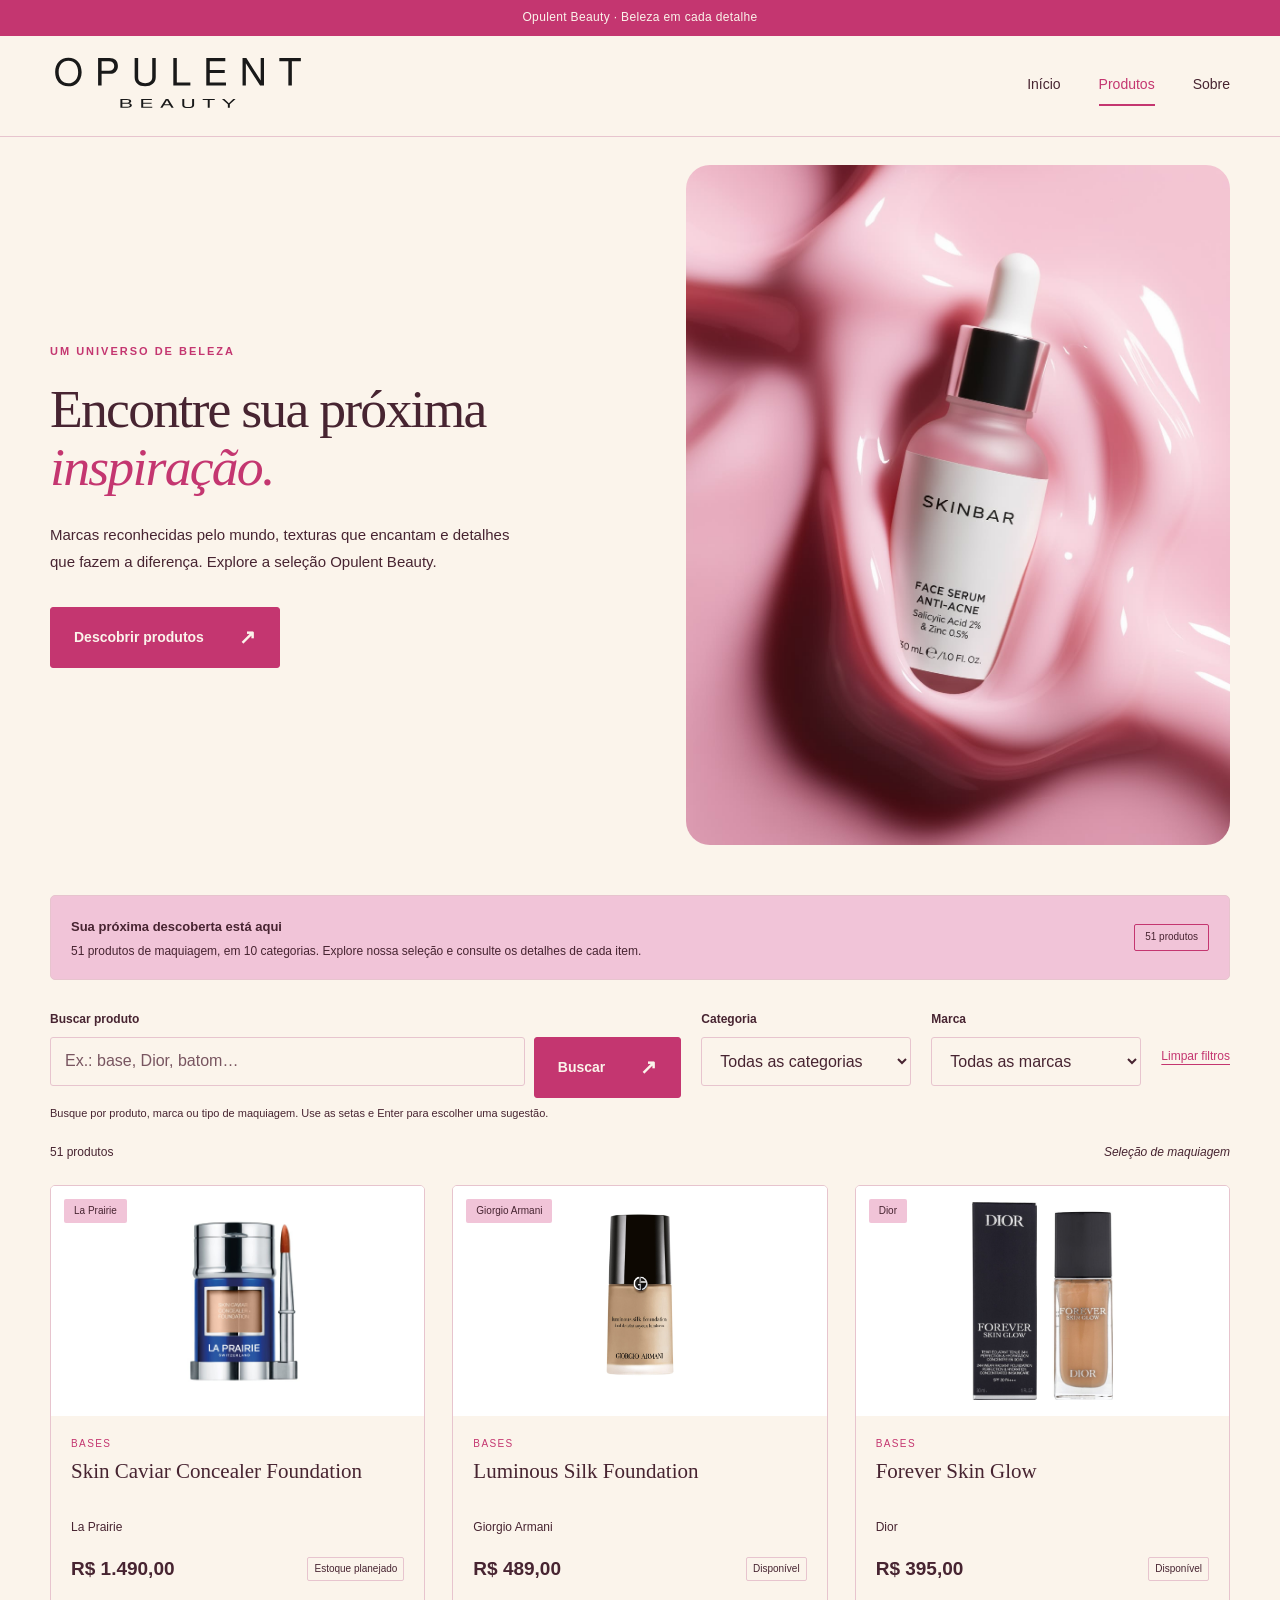
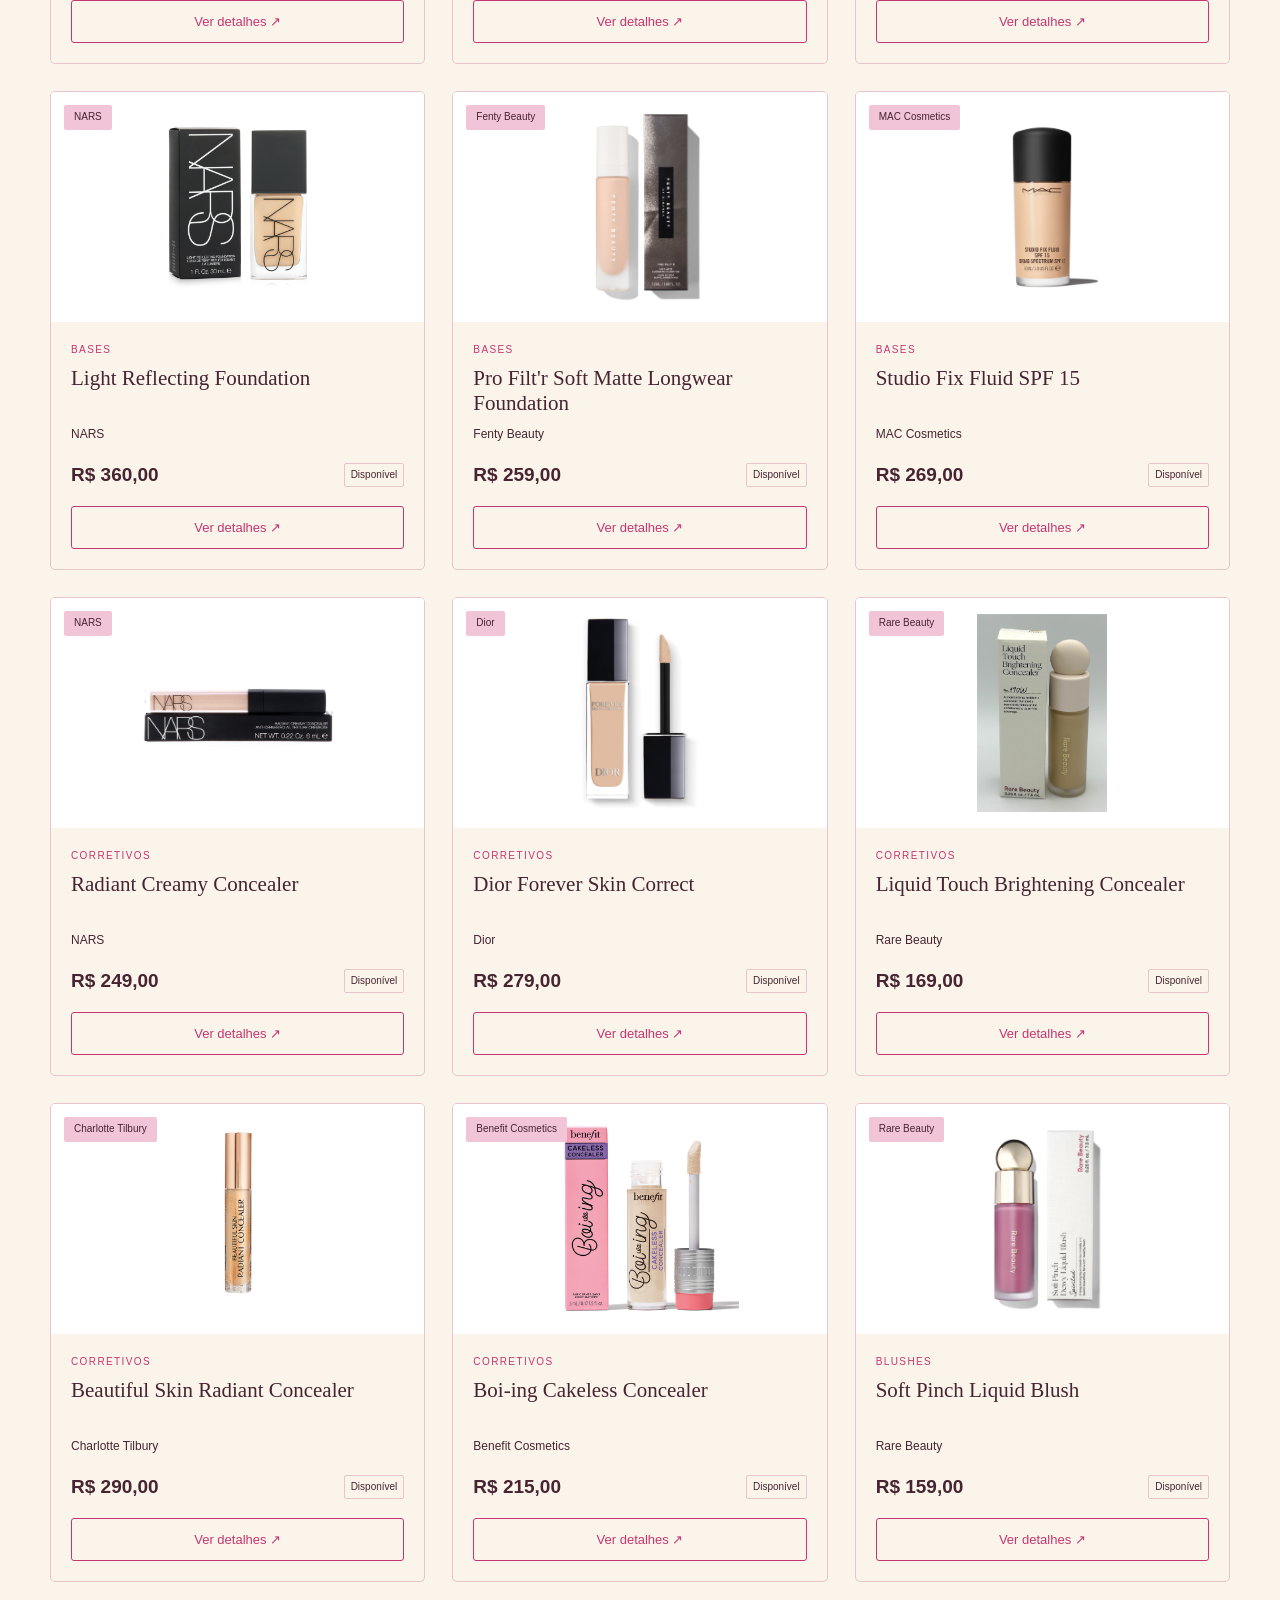
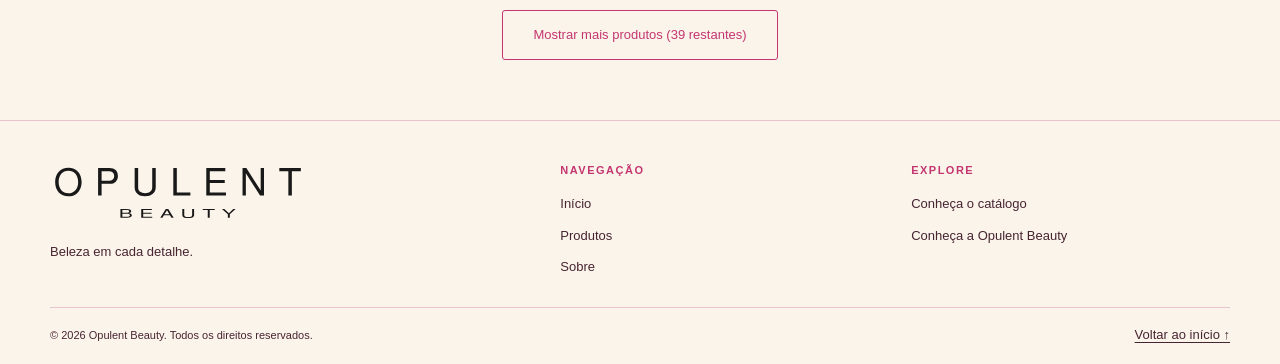
==== commit c0003593: "Correção de paginas e links" ====
--- a/pages/produtos.html
+++ b/pages/produtos.html
@@ -6,20 +6,20 @@
 <title>Opulent Beauty</title>
 <meta name="description" content="Explore o catálogo Opulent Beauty, com busca, categorias e detalhes dos produtos.">
 <meta name="theme-color" content="#FBF4EB">
-<link rel="icon" href="assets/favicon.svg" type="image/svg+xml">
-<link rel="stylesheet" href="/style/style.css">
+<link rel="icon" href="../assets/favicon.svg" type="image/svg+xml">
+<link rel="stylesheet" href="../style/style.css">
 </head>
 <body>
 <a class="pular" href="#conteudo">Pular para o conteúdo</a>
 <div class="aviso-demo">Opulent Beauty · Beleza em cada detalhe</div>
 <header class="cabecalho">
 <div class="container barra">
-<a class="marca" href="index.html" aria-label="Opulent Beauty — início"><img class="logo" src="/assets/logo-opulent-beauty.svg" alt="Opulent Beauty" width="1000" height="260">
+<a class="marca" href="../index.html" aria-label="Opulent Beauty — início"><img class="logo" src="../assets/logo-opulent-beauty.svg" alt="Opulent Beauty" width="1000" height="260">
 </a>
 <button class="menu-botao" type="button" aria-expanded="false" aria-controls="menu">Menu <span aria-hidden="true">☰</span>
 </button>
 <nav id="menu" aria-label="Navegação principal">
-<a href="/index.html">Início</a>
+<a href="../index.html">Início</a>
 <a href="produtos.html" aria-current="page">Produtos</a>
 <a href="sobre.html">Sobre</a>
 </nav>
@@ -35,7 +35,7 @@
     <a class="botao" href="#catalogo">Descobrir produtos <span aria-hidden="true">↗</span></a>
   </div>
   <figure class="catalogo-hero-foto">
-    <img src="/assets/produtos/foto-principal.jpg" alt="Imagem de apresentação da Opulent Beauty" width="1200" height="1655" fetchpriority="high">
+    <img src="../assets/produtos/foto-principal.jpg" alt="Imagem de apresentação da Opulent Beauty" width="1200" height="1655" fetchpriority="high">
   </figure>
 </div>
 </section>
@@ -101,14 +101,33 @@
 </section>
 </main>
 <footer class="rodape">
-<div class="container rodape-grade">
-<a class="marca" href="index.html" aria-label="Opulent Beauty — início"><img class="logo" src="assets/logo-opulent-beauty.svg" alt="Opulent Beauty" width="1000" height="260"></a>
-</div>
-
+ <div class="container rodape-grade">
+  <div class="rodape-identidade">
+   <a class="marca" href="../index.html" aria-label="Opulent Beauty — início">
+    <img class="logo" src="../assets/logo-opulent-beauty.svg" alt="Opulent Beauty" width="1000" height="260">
+   </a>
+   <p>Beleza em cada detalhe.</p>
+  </div>
+  <div class="rodape-links">
+   <h2>Navegação</h2>
+   <a href="../index.html">Início</a>
+   <a href="produtos.html">Produtos</a>
+   <a href="sobre.html">Sobre</a>
+  </div>
+  <div class="rodape-links">
+   <h2>Explore</h2>
+   <a href="produtos.html">Conheça o catálogo</a>
+   <a href="sobre.html">Conheça a Opulent Beauty</a>
+  </div>
+ </div>
+ <div class="container rodape-fim">
+  <p>© <span class="ano-atual"></span> Opulent Beauty. Todos os direitos reservados.</p>
+  <a href="#conteudo">Voltar ao início ↑</a>
+ </div>
 </footer>
-<script src="/script/dados.js" defer>
+<script src="../script/dados.js" defer>
 </script>
-<script src="/script/script.js" defer>
+<script src="../script/script.js" defer>
 </script>
 </body>
 </html>
--- a/style/style.css
+++ b/style/style.css
@@ -1360,3 +1360,74 @@
 .foto-duplicar { display: flex; gap: 8px; align-items: start; font-size: 13px; margin: 12px 0; }
 .foto-duplicar input { width: auto; margin-top: 4px; }
 @media(max-width: 900px) { .fotos-grade { grid-template-columns: 1fr; } .foto-painel img { max-width: 400px; height: 330px; } }
+
+
+/* Rodapé Opulent Beauty — utiliza a paleta e a tipografia já definidas no site. */
+.rodape {
+    margin-top: 0;
+    padding: 42px 0 18px;
+    background: var(--champagne);
+    color: var(--tinta);
+    border-top: 1px solid var(--borda);
+}
+.rodape .rodape-grade {
+    display: grid;
+    grid-template-columns: 1.5fr 1fr 1fr;
+    align-items: start;
+    justify-items: stretch;
+    gap: 32px;
+    padding-bottom: 30px;
+}
+.rodape-identidade p {
+    margin: 12px 0 0;
+    font-size: 13px;
+}
+.rodape-links {
+    display: flex;
+    flex-direction: column;
+    align-items: flex-start;
+    gap: 10px;
+}
+.rodape-links h2 {
+    margin: 0 0 5px;
+    color: var(--rose);
+    font: 700 11px/1.4 Arial, Helvetica, sans-serif;
+    letter-spacing: 1.5px;
+    text-transform: uppercase;
+}
+.rodape-links a,
+.rodape-fim a {
+    color: var(--tinta);
+    font-size: 13px;
+    transition: color .2s ease;
+}
+.rodape-links a:hover,
+.rodape-fim a:hover {
+    color: var(--rose);
+}
+.rodape-fim {
+    display: flex;
+    justify-content: space-between;
+    align-items: center;
+    gap: 18px;
+    border-top: 1px solid var(--borda);
+    padding-block: 16px 0;
+    color: var(--tinta);
+    font-size: 11px;
+}
+.rodape-fim p { margin: 0; }
+.rodape-fim a { text-decoration: underline; text-underline-offset: 3px; }
+
+@media (max-width: 700px) {
+    .rodape .rodape-grade {
+        grid-template-columns: 1fr 1fr;
+        justify-items: start;
+        gap: 26px 18px;
+    }
+    .rodape-identidade { grid-column: 1 / -1; }
+    .rodape-fim {
+        align-items: flex-start;
+        flex-direction: column;
+        gap: 8px;
+    }
+}
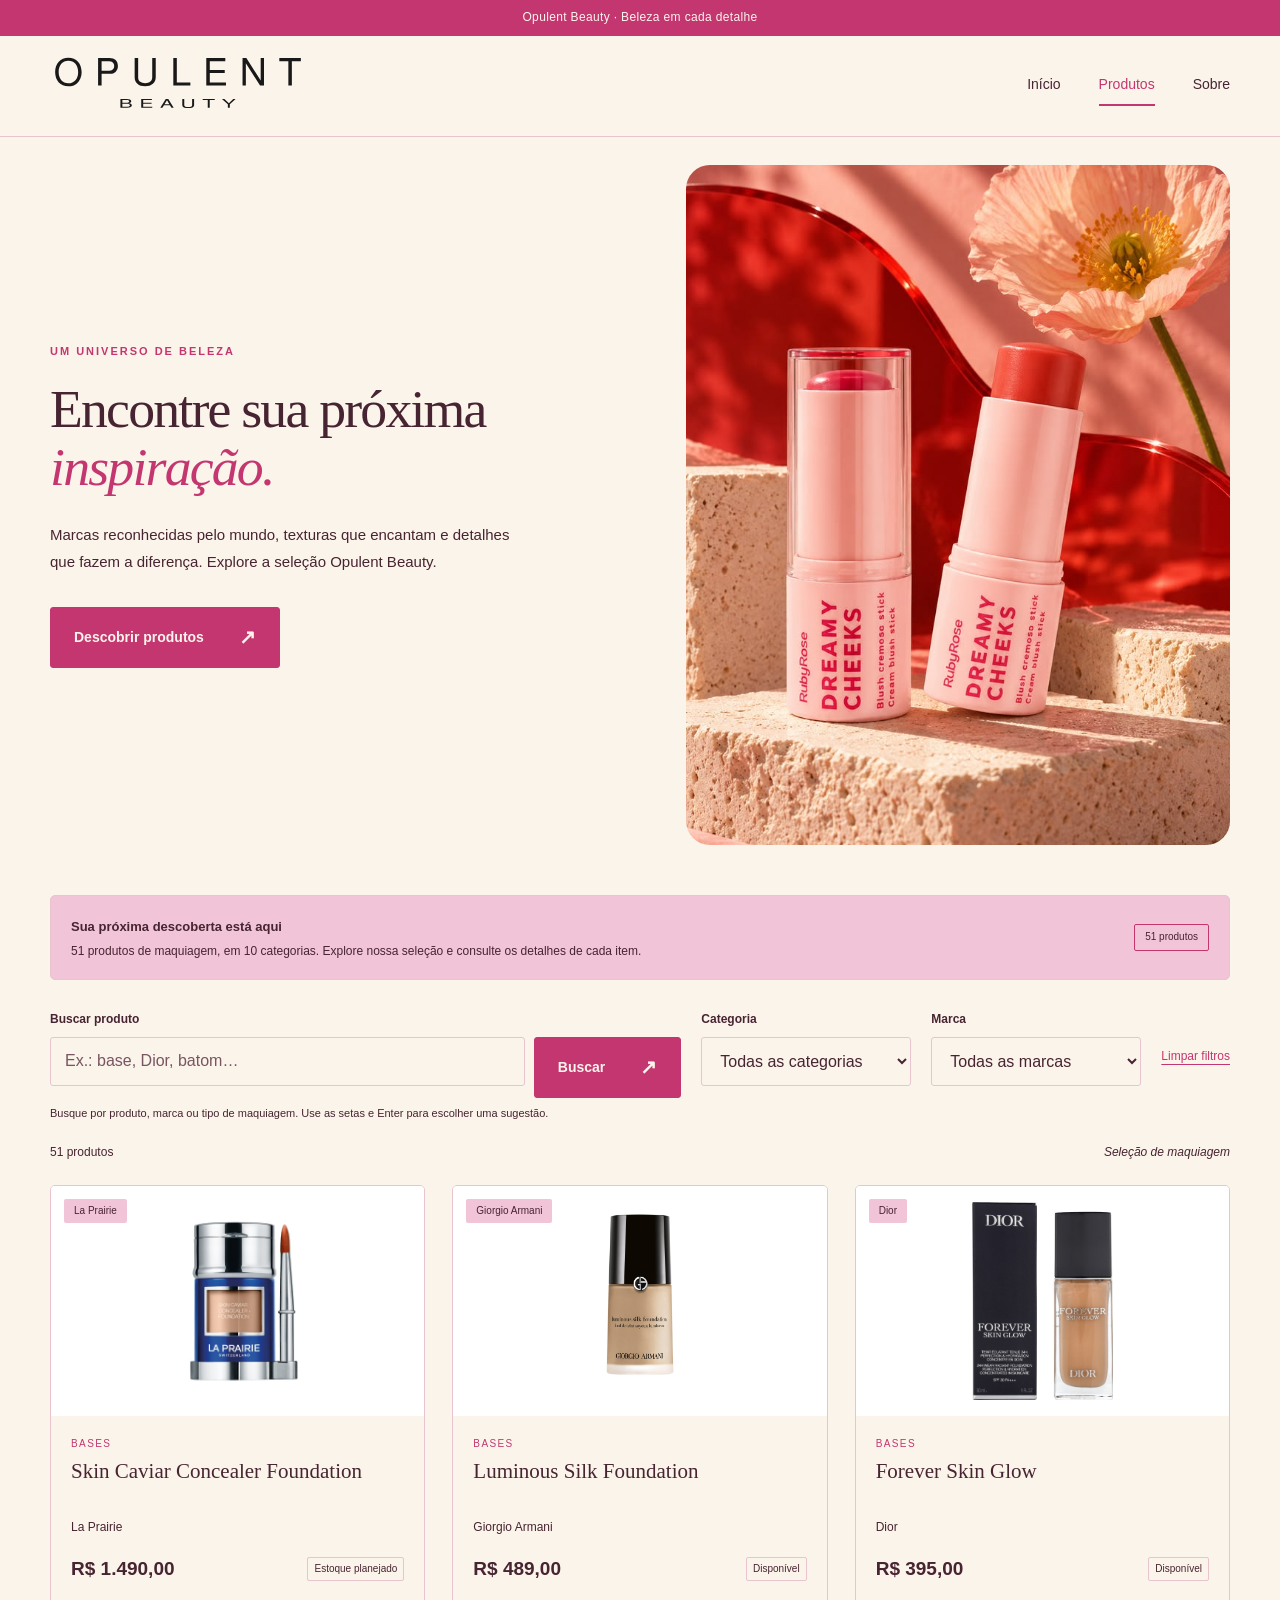
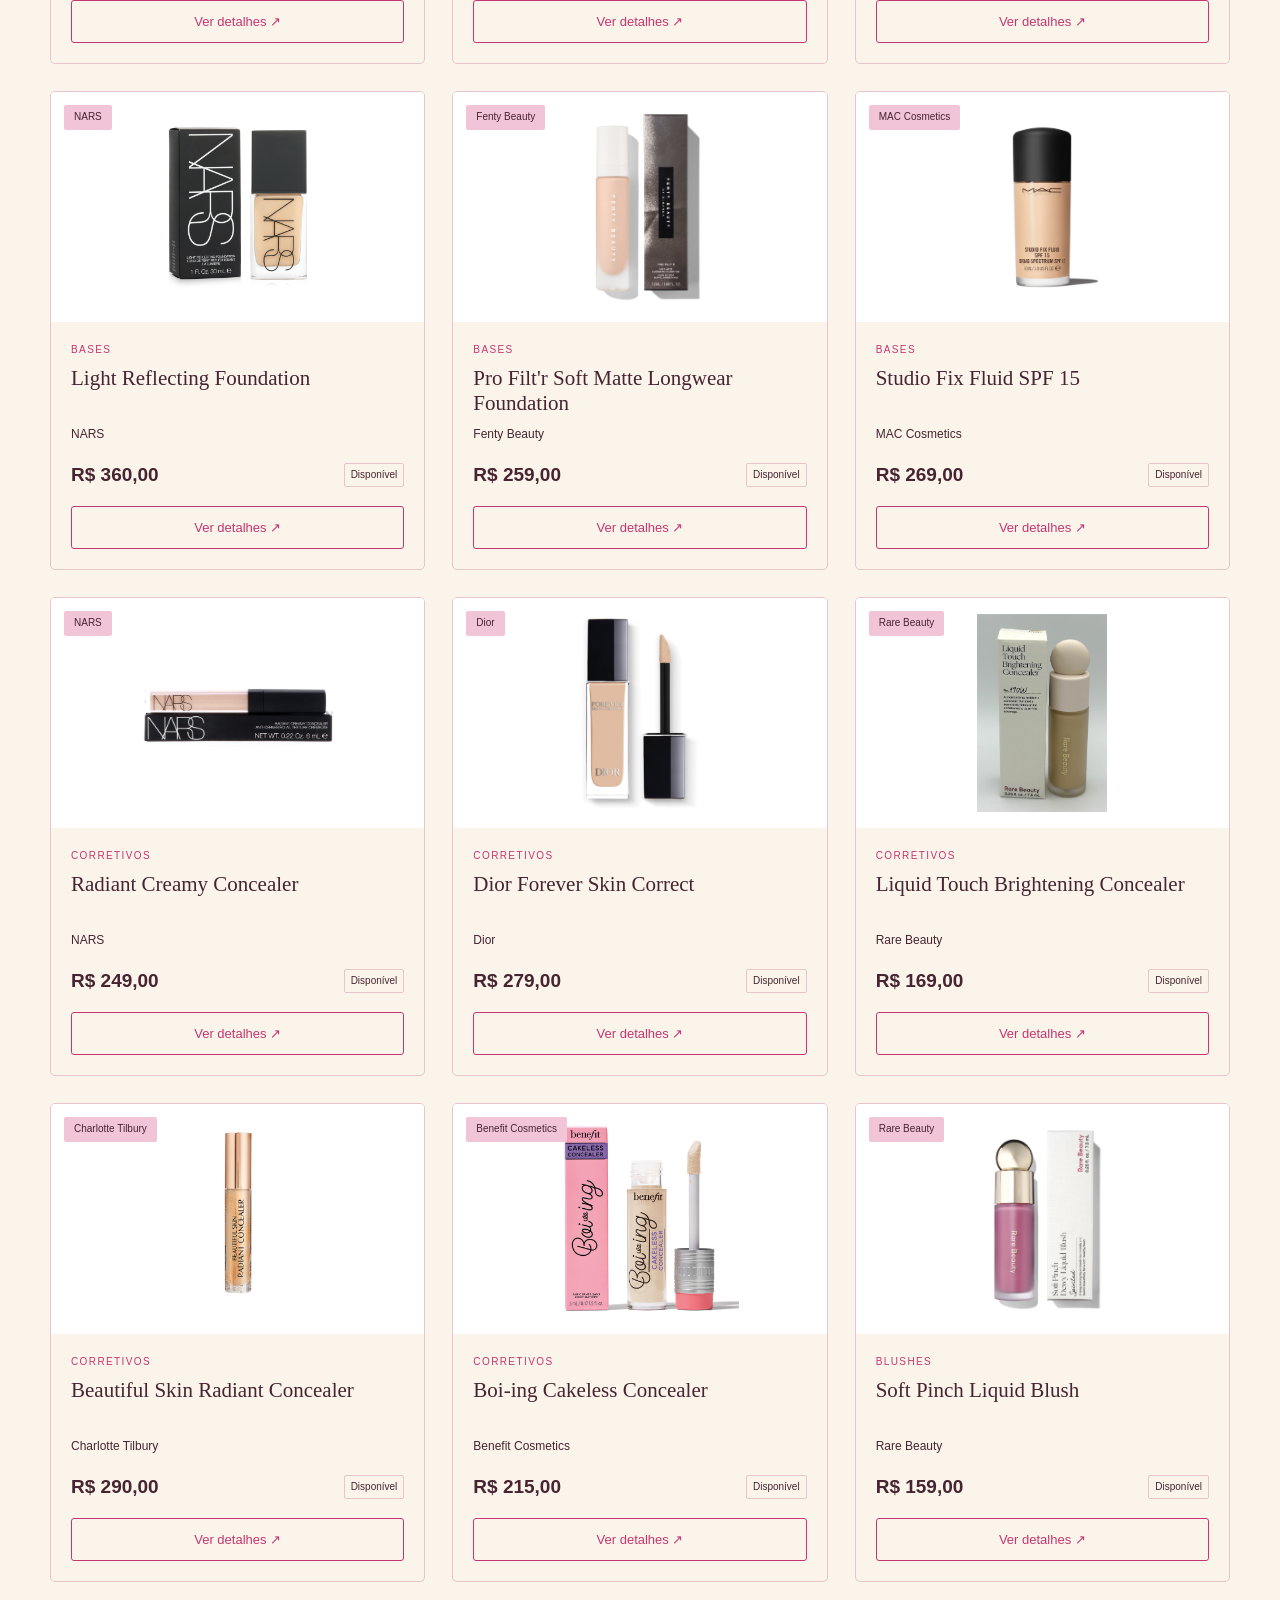
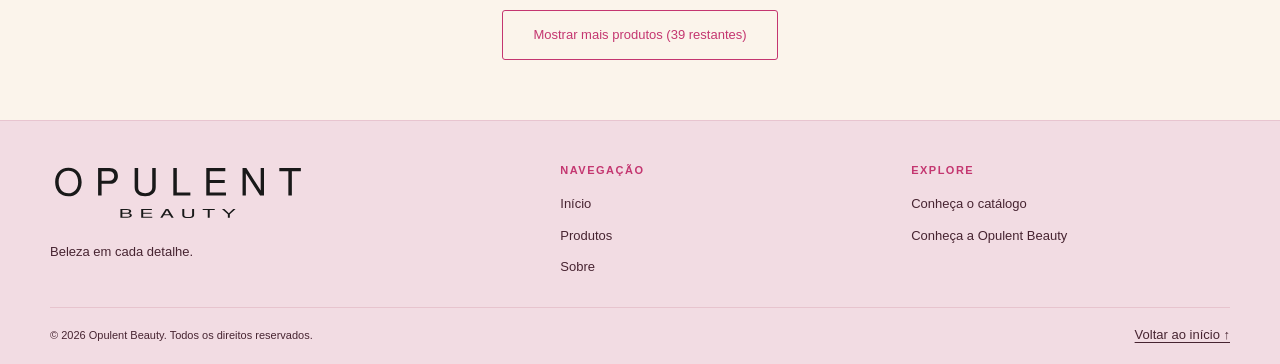
==== commit 0598763e: "mudança das fotos" ====
--- a/pages/produtos.html
+++ b/pages/produtos.html
@@ -35,7 +35,7 @@
     <a class="botao" href="#catalogo">Descobrir produtos <span aria-hidden="true">↗</span></a>
   </div>
   <figure class="catalogo-hero-foto">
-    <img src="../assets/produtos/foto-principal.jpg" alt="Imagem de apresentação da Opulent Beauty" width="1200" height="1655" fetchpriority="high">
+    <img src="../assets/foto-produto.jpg" alt="Imagem de apresentação da Opulent Beauty" width="1200" height="1655" fetchpriority="high">
   </figure>
 </div>
 </section>
--- a/style/style.css
+++ b/style/style.css
@@ -1366,9 +1366,9 @@
 .rodape {
     margin-top: 0;
     padding: 42px 0 18px;
-    background: var(--champagne);
+    background: #F2DCE3;
     color: var(--tinta);
-    border-top: 1px solid var(--borda);
+    border-top: 1px solid #E8C5D0;
 }
 .rodape .rodape-grade {
     display: grid;
